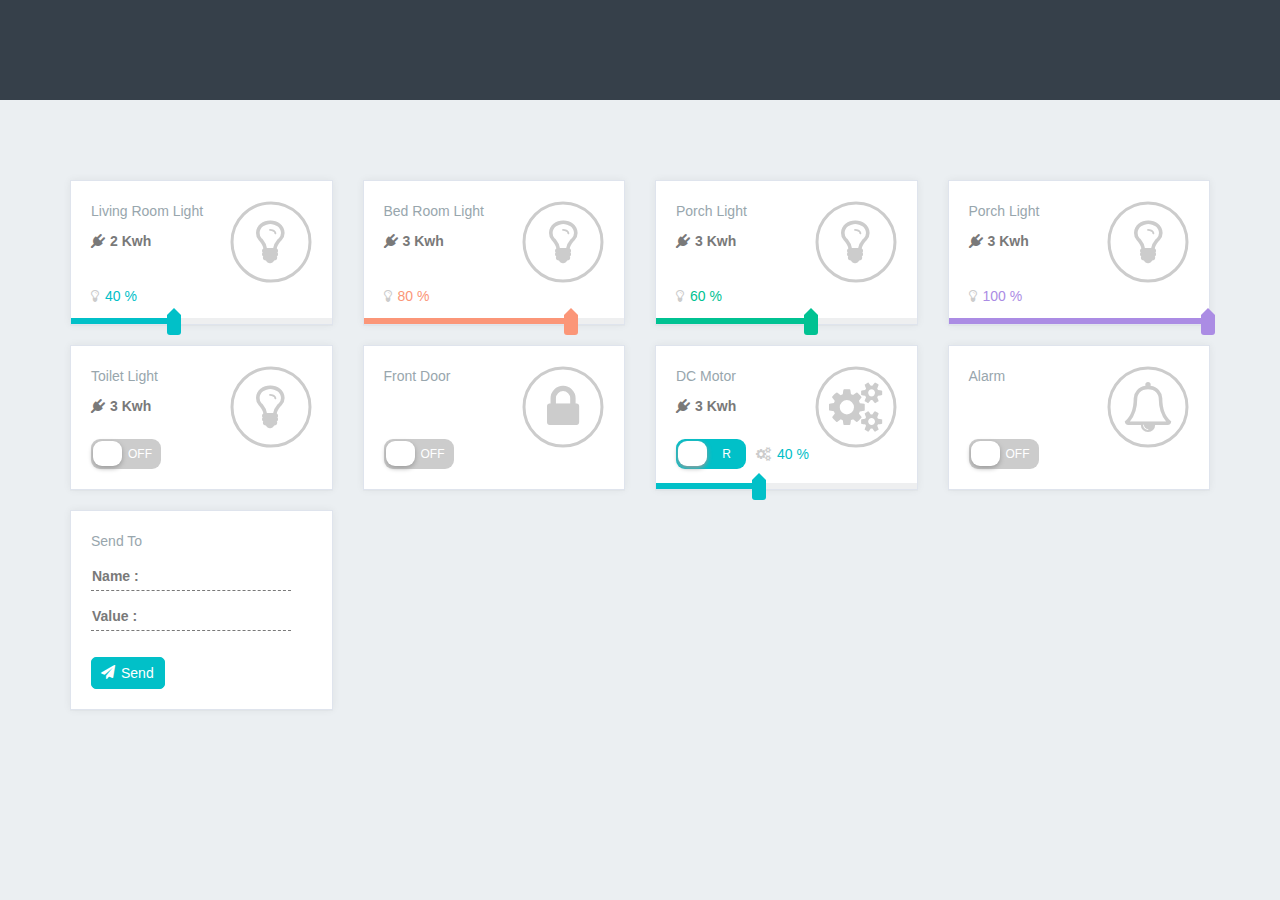
==== main.html @ b7cd1e50 "detech touch device" ====
<!DOCTYPE html>
<html lang="en">
  <head>
    <meta charset="utf-8">
    <meta http-equiv="X-UA-Compatible" content="IE=edge">
    <meta name="viewport" content="width=device-width, initial-scale=1.0, maximum-scale=1.0, user-scalable=no" />
    <!-- The above 3 meta tags *must* come first in the head; any other head content must come *after* these tags -->
    <title>Lazy man</title>
    
    <!-- CSS -->
    <link rel="stylesheet" href="https://fonts.googleapis.com/css?family=Open+Sans">
    <link rel="stylesheet" href="font-awesome/css/font-awesome.min.css">
    <!-- Bootstrap -->
    <link rel="stylesheet" href="css/bootstrap.min.css">
    <link rel="stylesheet" href="jquery/jquery-ui.min.css">
    <link rel="stylesheet" type="text/css" href="css/index.css">
    
    <!-- JS -->
    <script type="text/javascript" src="jquery/jquery.js"></script>
    <script type="text/javascript" src="jquery/jquery-ui.min.js"></script>
    <script type="text/javascript" src="js/jquery.ui.touch-punch.min.js"></script>
    <script type="text/javascript" src="js/query.js"></script>
    
    <!-- HTML5 shim and Respond.js for IE8 support of HTML5 elements and media queries -->
    <!-- WARNING: Respond.js doesn't work if you view the page via file:// -->
    <!--[if lt IE 9]>
      <script src="https://oss.maxcdn.com/html5shiv/3.7.3/html5shiv.min.js"></script>
      <script src="https://oss.maxcdn.com/respond/1.4.2/respond.min.js"></script>
    <![endif]-->
  </head>
  <body class="lazy-man">
    <!-- Fixed navbar -->
    <div class="container"></div>
    <nav class="navbar navbar-inverse navbar-fixed-top">
      <div class="container">
        <div class="navbar-header">
        </div>
      </div>
    </nav>
    <!-- Conainer -->
    <div class="container">

      <div class="row">
        <div class="land-1">

          <div class="col-lg-3 col-md-4 col-sm-6 col-xs-6">
            <div class="object obj-slider">
              <div class="obj-info">  
                <p class="obj-header">Living Room Light</p>
                <p class="obj-power-consumption"><i class="fa fa-plug"></i>2 Kwh</p>
                <p class="obj-counter-percent"><i class="fa fa-lightbulb-o"></i><b class="counter">40</b></p>
              </div>
              <div class="obj-timer">
                <svg class="timer-progress" viewbox="0 0 82 82">
                  <circle class="progress-bg" r="39" cx="41" cy="41" stroke-dasharray="245"></circle>
                  <circle class="progress-bar" r="39" cx="41" cy="41" stroke-dasharray="245"></circle>
                </svg>
                <i class="obj-icon fa fa-lightbulb-o"></i>
                <div class="obj-timer-set">
                  <span class="obj-timer-edit">
                    <i class="fa fa-clock-o" aria-hidden="true"></i>
                  </span>
                  <input class="obj-timer-val" type="text" value="0h">
                  <span class="obj-timer-on">
                    <i class="fa fa-check" aria-hidden="true"></i>
                  </span>
                </div>
              </div>
              <div class="slider-range-min"></div>
              <div class="clearfix"></div>
            </div>
          </div>

          <div class="col-lg-3 col-md-4 col-sm-6 col-xs-6">
            <div class="object obj-slider flavor-orange">
              <div class="obj-info">
                <p class="obj-header">Bed Room Light</p>
                <p class="obj-power-consumption"><i class="fa fa-plug"></i>3 Kwh</p>
                <p class="obj-counter-percent"><i class="fa fa-lightbulb-o"></i><b class="counter">80</b></p>
              </div>
              <div class="obj-timer">
                <svg class="timer-progress" viewbox="0 0 82 82">
                  <circle class="progress-bg" r="39" cx="41" cy="41" stroke-dasharray="245"></circle>
                  <circle class="progress-bar" r="39" cx="41" cy="41" stroke-dasharray="245"></circle>
                </svg>
                <i class="obj-icon fa fa-lightbulb-o"></i>
                <div class="obj-timer-set">
                  <span class="obj-timer-edit">
                    <i class="fa fa-clock-o" aria-hidden="true"></i>
                  </span>
                  <input class="obj-timer-val" type="text" value="0h">
                  <span class="obj-timer-on">
                    <i class="fa fa-check" aria-hidden="true"></i>
                  </span>
                </div>
              </div>

              <div class="slider-range-min"></div>
              <div class="clearfix"></div>
            </div>
          </div>

          <div class="col-lg-3 col-md-4 col-sm-6 col-xs-6">
            <div class="object obj-slider flavor-green">
              <div class="obj-info">
                <p class="obj-header">Porch Light</p>
                <p class="obj-power-consumption"><i class="fa fa-plug"></i>3 Kwh</p>
                <p class="obj-counter-percent"><i class="fa fa-lightbulb-o"></i><b class="counter">60</b></p>
              </div>
              <div class="obj-timer">
                <svg class="timer-progress" viewbox="0 0 82 82">
                  <circle class="progress-bg" r="39" cx="41" cy="41" stroke-dasharray="245"></circle>
                  <circle class="progress-bar" r="39" cx="41" cy="41" stroke-dasharray="245"></circle>
                </svg>
                <i class="obj-icon fa fa-lightbulb-o"></i>
                <div class="obj-timer-set">
                  <span class="obj-timer-edit">
                    <i class="fa fa-clock-o" aria-hidden="true"></i>
                  </span>
                  <input class="obj-timer-val" type="text" value="0h">
                  <span class="obj-timer-on">
                    <i class="fa fa-check" aria-hidden="true"></i>
                  </span>
                </div>
              </div>
              <div class="slider-range-min"></div>
              <div class="clearfix"></div>
            </div>
          </div>

          <div class="col-lg-3 col-md-4 col-sm-6 col-xs-6">
            <div class="object obj-slider flavor-violet">
              <div class="obj-info">
                <p class="obj-header">Porch Light</p>
                <p class="obj-power-consumption"><i class="fa fa-plug"></i>3 Kwh</p>
                <p class="obj-counter-percent"><i class="fa fa-lightbulb-o"></i><b class="counter">100</b>
              </div>
              <div class="obj-timer">
                <svg class="timer-progress" viewbox="0 0 82 82">
                  <circle class="progress-bg" r="39" cx="41" cy="41" stroke-dasharray="245"></circle>
                  <circle class="progress-bar" r="39" cx="41" cy="41" stroke-dasharray="245"></circle>
                </svg>
                <i class="obj-icon fa fa-lightbulb-o"></i>
                <div class="obj-timer-set">
                  <span class="obj-timer-edit">
                    <i class="fa fa-clock-o" aria-hidden="true"></i>
                  </span>
                  <input class="obj-timer-val" type="text" value="0h">
                  <span class="obj-timer-on">
                    <i class="fa fa-check" aria-hidden="true"></i>
                  </span>
                </div>
              </div>
              <div class="slider-range-min"></div>
              <div class="clearfix"></div>
            </div>
          </div>

          <div class="col-lg-3 col-md-4 col-sm-6 col-xs-6">
            <div class="object obj-button flavor-green">
              <div class="obj-info">
                <p class="obj-header">Toilet Light</p>
                <p class="obj-power-consumption"><i class="fa fa-plug"></i>3 Kwh</p>
              </div>
              <div class="obj-timer">
                <svg class="timer-progress" viewbox="0 0 82 82">
                  <circle class="progress-bg" r="39" cx="41" cy="41" stroke-dasharray="245"></circle>
                  <circle class="progress-bar" r="39" cx="41" cy="41" stroke-dasharray="245"></circle>
                </svg>
                <i class="obj-icon fa fa-lightbulb-o"></i>
                <div class="obj-timer-set">
                  <span class="obj-timer-edit">
                    <i class="fa fa-clock-o" aria-hidden="true"></i>
                  </span>
                  <input class="obj-timer-val" type="text" value="0h">
                  <span class="obj-timer-on">
                    <i class="fa fa-check" aria-hidden="true"></i>
                  </span>
                </div>
              </div>
              <div class="switch-button"></div>
              <div class="clearfix"></div>
            </div>
          </div>

          <div class="col-lg-3 col-md-4 col-sm-6 col-xs-6">
            <div class="object obj-button flavor-violet door-lock">
              <div class="obj-info">
                <p class="obj-header">Front Door</p>
              </div>
              <div class="obj-timer">
                <svg class="timer-progress" viewbox="0 0 82 82">
                  <circle class="progress-bg" r="39" cx="41" cy="41" stroke-dasharray="245"></circle>
                  <circle class="progress-bar" r="39" cx="41" cy="41" stroke-dasharray="245"></circle>
                </svg>
                <i class="obj-icon fa fa-lock"></i>
                <div class="obj-timer-set">
                  <span class="obj-timer-edit">
                    <i class="fa fa-clock-o" aria-hidden="true"></i>
                  </span>
                  <input class="obj-timer-val" type="text" value="0h">
                  <span class="obj-timer-on">
                    <i class="fa fa-check" aria-hidden="true"></i>
                  </span>
                </div>
              </div>
              <div class="switch-button"></div>
              <div class="clearfix"></div>
            </div>
          </div>

          <div class="col-lg-3 col-md-4 col-sm-6 col-xs-6">
            <div class="object obj-turn obj-slider dc-motor">
              <div class="obj-info">
                <p class="obj-header">DC Motor</p>
                <p class="obj-power-consumption"><i class="fa fa-plug"></i>3 Kwh</p>
                <p class="obj-counter-percent"><i class="fa fa-gears"></i><b class="counter">40</b></p>
              </div>
              <div class="obj-timer">
                <svg class="timer-progress" viewbox="0 0 82 82">
                  <circle class="progress-bg" r="39" cx="41" cy="41" stroke-dasharray="245"></circle>
                  <circle class="progress-bar" r="39" cx="41" cy="41" stroke-dasharray="245"></circle>
                </svg>
                <i class="obj-icon fa fa-gears"></i>
                <div class="obj-timer-set">
                  <span class="obj-timer-edit">
                    <i class="fa fa-clock-o" aria-hidden="true"></i>
                  </span>
                  <input class="obj-timer-val" type="text" value="0h">
                  <span class="obj-timer-on">
                    <i class="fa fa-check" aria-hidden="true"></i>
                  </span>
                </div>
              </div>
              <div class="switch-button type-turn"></div>
              <div class="slider-range-min"></div>
              <div class="clearfix"></div>
            </div>
          </div>

          <div class="col-lg-3 col-md-4 col-sm-6 col-xs-6">
            <div class="object obj-button flavor-orange alarm">
              <div class="obj-info">
                <p class="obj-header">Alarm</p>
              </div>
              <div class="obj-timer">
                <svg class="timer-progress" viewbox="0 0 82 82">
                  <circle class="progress-bg" r="39" cx="41" cy="41" stroke-dasharray="245"></circle>
                  <circle class="progress-bar" r="39" cx="41" cy="41" stroke-dasharray="245"></circle>
                </svg>
                <i class="obj-icon fa fa-bell-o"></i>
                <div class="obj-timer-set">
                  <span class="obj-timer-edit">
                    <i class="fa fa-clock-o" aria-hidden="true"></i>
                  </span>
                  <input class="obj-timer-val" type="text" value="0h">
                  <span class="obj-timer-on">
                    <i class="fa fa-check" aria-hidden="true"></i>
                  </span>
                </div>
              </div>
              <div class="switch-button"></div>
              <div class="clearfix"></div>
            </div>
          </div>
          
          <div class="col-lg-3 col-md-4 col-sm-6 col-xs-6">
            <div class="object obj-button obj-send send">
              <div class="obj-info">
                <p class="obj-header">Send To</p>
                <div class="send-name type-input">
                  <label for="name">Name : </label>
                  <input type="text" name="name" id="name">
                </div>
                <div class="send-value type-input">
                  <label for="value">Value : </label>
                  <input type="text" name="value" id="value">
                </div>
              </div>
              <button class="submit submit-button" type="button"><i class="obj-icon fa fa-send"></i><span>Send</span></button>
              <div class="clearfix"></div>
            </div>
          </div>
          <div class="clearfix"></div>  

        </div>
      </div>

    </div>
  </body>
</html>
---- css/index.css ----
body {
  padding-top: 170px;
  padding-bottom: 30px;
  background: #EBEFF2;
  position: relative;
  
}
/*html, body {
  -webkit-overflow-scrolling : touch !important;
}*/
.navbar {
  height: 100px;
  background-color: #36404a;
  border-color: #36404a;
}
.object {
  color: #01c0c8;
  position: relative;
  min-height: 145px;
  margin: 10px 0;
  padding: 20px 0 0 0;
  background-color: #fff;
  background-repeat: repeat-x;
  border: 1px solid #dfe4ed;
  box-shadow: 0 0px 8px 0 rgba(0, 0, 0, 0.06), 0 1px 0px 0 rgba(0, 0, 0, 0.02);
}
.obj-header {
  font-size: 14px;
  color: #98a6ad;
}
.obj-info {
  text-align: right;
  width: 80%;
  text-align: left;
  padding: 0 20px 0px 20px;
}
.obj-counter-percent {
  margin: 35px 0 10px 0;
}

.obj-counter-percent .counter{
  color: inherit;
  font-size: 14px;
  font-weight: 300;
}
.obj-counter-percent .fa {
  font-size: 14px;
  color: #ccc;
  margin-right: 6px;
}
.obj-timer {
  width: 82px;
  height: 82px;
  border: 0;
  border-radius: 50%;
  position: absolute;
  top: 20px;
  right: 20px;
}
.obj-power-consumption {
  color: #797979;
  font-weight: 600;
}
.obj-power-consumption .fa {
  margin-right: 5px;
}
/*  Object : object-slider */
.obj-slider .ui-widget-header {
  border-radius: 0;
  background-color: #01c0c8;
}
.obj-slider .ui-widget.ui-widget-content {
  width: 100%;
  height: 6px;
  border: 0;
  border-radius: 0;
  position: absolute;
  left: 0;
  bottom: 0;
  background-color: rgba(120, 130, 140, 0.13);
  cursor: pointer;
  outline: none;
}
.obj-slider .slider-range-min .ui-slider-handle {
  border: 0px;
  height: 20px;
  width: 14px;
  top: -0.2em;
  border-radius: 0 0 3px 3px;
  background-color: #01c0c8;
  cursor: pointer;
  outline: none;
}
.obj-slider .slider-range-min .ui-slider-handle::before {
  content: '';
  display: block;
  width: 0; 
  height: 0; 
  border-left: 7px solid transparent;
  border-right: 7px solid transparent;
  border-bottom: 7px solid #01c0c8;
  position: absolute;
  top: -7px;
  left: 0;
  cursor: pointer;
}

/* object obj-button */

.object.obj-button .obj-info {
  text-align: left;
}
.switch-button {
    height: 30px;
    width: 70px;
    position: absolute;
    left: 20px;
    bottom: 20px;
    border: medium none;
    border-radius: 9px;
    background: #ccc;
    cursor: pointer;
}
.switch-button::before {
  content: "OFF";
  font-size: 12px;
  color: #fff;
  position: absolute;
  right: 9px;
  top: 7px;
  -webkit-transition-duration: 300ms;
  -o-transition-duration: 300ms;
  transition-duration: 300ms;
}
.switch-button::after {
  content: " ";
  width: 29px;
  height: 25px;
  position: absolute;
  left: 2px;
  top: 2px;
  z-index: 2;
  border-radius: 9px;
  box-shadow: 0 2px 5px #999999;
  background: #fff none repeat scroll 0 0;
  -webkit-transition-duration: 300ms;
  -o-transition-duration: 300ms;
  transition-duration: 300ms;
}
.obj-turn .switch-button,
.switch-button.switch-on {
  background: #01c0c8;
}
.switch-button.switch-on::before {
  content: "ON";
  right: 42px;
}
.switch-button.switch-on::after {
  left: 37px;
}

/*  Object : object-turn + object-slider */
.obj-turn.obj-slider .obj-info .obj-counter-percent {
  margin-left: 80px;
  margin-top: 28px;
}
.obj-turn.obj-slider .switch-button::before {
  content: "R";
  right: 15px;
}
.obj-turn.obj-slider .switch-button.switch-on::before {
  content: "L";
  right: 46px;
}

.obj-timer {
  display: table;
  cursor: pointer;
}
.obj-timer .obj-timer-val,
.obj-timer .obj-icon {
  line-height: 35px;
  color: #ccc;
  display: table-cell;
  vertical-align: middle;
  text-align: center;
}
.obj-timer .obj-timer-val {
  font-size: 20px;
}
.obj-timer .obj-icon {
  font-size: 50px;
  -webkit-transition: 300ms;
  -o-transition: 300ms;
  transition: 300ms;
}
.obj-timer:hover .obj-icon {
  color: inherit;
}
.obj-timer .obj-timer-set {
  display: none;
  position: relative;
}
.obj-timer .obj-timer-set .obj-timer-val {
  color: inherit;
  width: 45px;
  display: inline-block;
  font-size: 15px;
  line-height: 30px;
  height: 30px;
  margin-top: 2px;
  border-width: 0 0 1px 0;
  border-radius: 0;
  border-color: transparent;
  outline: none;
  background: transparent;
  pointer-events: none;
  -webkit-transition: 300ms;
  -o-transition: 300ms;
  transition: 300ms;
}
.obj-timer-set {
  width: 94px;
  display: table-cell;
  vertical-align: middle;
  text-align: center;
}
.obj-timer-set .obj-timer-on,
.obj-timer-set .obj-timer-edit {
  display: inline-block;
  width: 23px;
  height: 23px;
  text-align: center;
  border-radius: 50%;
  background: #ccc;
  cursor: pointer;
  margin-top: 5px
}
.obj-timer-set .obj-timer-edit {
  float: left;
  margin-left: -8px;
}
.obj-timer-set .obj-timer-on {
  float: right;
  margin-right: -8px;
}
.obj-timer-set .obj-timer-on .fa, .obj-timer-set .obj-timer-edit .fa {
  color: #fff;
  line-height: 22px;
}

/*  Object : obj-send */
.object.obj-send {
  min-height: 200px;
}
/*  Object was turned on */
.object.turn-on .obj-counter-percent .fa {
  color: inherit;
}
.object.turn-on .obj-timer .obj-timer-set {
  display: table-cell;
}
.object.turn-on .obj-timer .obj-icon {
  display: none;
}
.object .obj-timer .obj-timer-set.timer-edit .obj-timer-val {
  pointer-events: all;
}

/*  Flavor blue (default) */
.object .obj-timer-set.timer-on .obj-timer-on,
.object .obj-timer-set.timer-edit .obj-timer-edit {
  background-color: #01c0c8;
}
.obj-timer:hover .obj-timer-set .obj-timer-val {
  border-bottom-color: #01c0c8;
}
/*  Flavor oragne */
.object.flavor-orange {
  color: #fb9678;
}
.object.flavor-orange .obj-timer:hover .obj-timer-set .obj-timer-val,
.obj-slider.flavor-orange .slider-range-min .ui-slider-handle:before {
  border-bottom-color: #fb9678;
}
.obj-turn.flavor-orange .switch-button,
.obj-turn.flavor-orange .switch-button.switch-on,
.obj-slider.flavor-orange .ui-widget-header,
.obj-slider.flavor-orange .slider-range-min .ui-slider-handle,
.obj-button.flavor-orange .switch-button.switch-on,
.object.flavor-orange .obj-timer-set.timer-on .obj-timer-on,
.object.flavor-orange .obj-timer-set.timer-edit .obj-timer-edit {
  background-color: #fb9678;
}
/*  Flavor green */
.object.flavor-green {
  color: #00c292;
}
.object.flavor-green .obj-timer:hover .obj-timer-set .obj-timer-val,
.obj-slider.flavor-green .slider-range-min .ui-slider-handle:before {
  border-bottom-color: #00c292;
}
.obj-turn.flavor-green .switch-button,
.obj-turn.flavor-green .switch-button.switch-on,
.obj-slider.flavor-green .ui-widget-header,
.obj-slider.flavor-green .slider-range-min .ui-slider-handle,
.obj-button.flavor-green .switch-button.switch-on,
.object.flavor-green .obj-timer-set.timer-on .obj-timer-on,
.object.flavor-green .obj-timer-set.timer-edit .obj-timer-edit {
  background-color: #00c292;
}

/*  Flavor violet */
.object.flavor-violet {
  color: #ab8ce4;
}
.object.flavor-violet .obj-timer:hover .obj-timer-set .obj-timer-val,
.obj-slider.flavor-violet .slider-range-min .ui-slider-handle:before {
  border-bottom-color: #ab8ce4;
}
.obj-turn.flavor-violet .switch-button,
.obj-turn.flavor-violet .switch-button.switch-on,
.obj-slider.flavor-violet .ui-widget-header,
.obj-slider.flavor-violet .slider-range-min .ui-slider-handle,
.obj-button.flavor-violet .switch-button.switch-on,
.object.flavor-violet .obj-timer-set.timer-on .obj-timer-on,
.object.flavor-violet .obj-timer-set.timer-edit .obj-timer-edit {
  background-color: #ab8ce4;
}

.type-input {
  margin: 10px 0;
  height: 30px;
  min-width: 200px;
  max-width: 300px;
  width: 100%;
  border-bottom: 1px dashed #797979;
  position: relative;
}
.type-input input[type=text] {
  width: 100%;
  height: 100%;
  color: #797979;
  padding-left: 60px;
  border-width: 0;
  border-color: #000;
  border-radius: 0;
}
.type-input input[type=text]:focus {
  border: none;
  outline: none;
}
.type-input label {
  color: #797979;
  margin-bottom: 4px;
  position: absolute;
  bottom: 0;
  left: 1px;
}
.object .submit {
  color: #fff;
  border: 1px solid #01c0c8;
  width: 74px;
  height: 32px;
  outline: 0;
  border-radius: 5px;
  position: absolute;
  left: 20px;
  bottom: 20px;
  background: #01c0c8;
}
.submit .fa, .submit span {
  position: absolute;
  top: 7px;
  -webkit-transition: 500ms;
  -o-transition: 500ms;
  transition: 500ms;
}
.submit .fa {
  left: 9px;
}
.submit span {
  top: 5px;
  left: 29px;
}
.submit:hover .fa {
  left: 48px;
}
.submit:hover span {
  left: 9px;
}
.obj-timer .timer-progress {
  transform: rotate(270deg);
  position: absolute;
  top: 0;
  left: 0;
  width: 100%;
  height: 100%;
}
.timer-progress circle {
  stroke: #cccccc;
  stroke-width: 3px;
  stroke-dashoffset: 0;
  fill: transparent;
  transition: stroke-dashoffset 1s linear;
  -webkit-transition: stroke-dashoffset 0.6s linear;
  -o-transition: stroke-dashoffset 0.6s linear;
  transition: stroke-dashoffset 0.6s linear;
}
.timer-progress .progress-bar {
  stroke: #01c0c8;
  stroke-dashoffset: 245px;
}

.object.flavor-orange .progress-bar {
  stroke: #fb9678;
}
.object.flavor-green .progress-bar {
  stroke: #00c292;
}
.object.flavor-violet .progress-bar {
  stroke: #ab8ce4;
}

/* -- Responsive --   */

@media (max-width: 639px) {
  .col-xs-6 {
    width: 100%;
  }
}
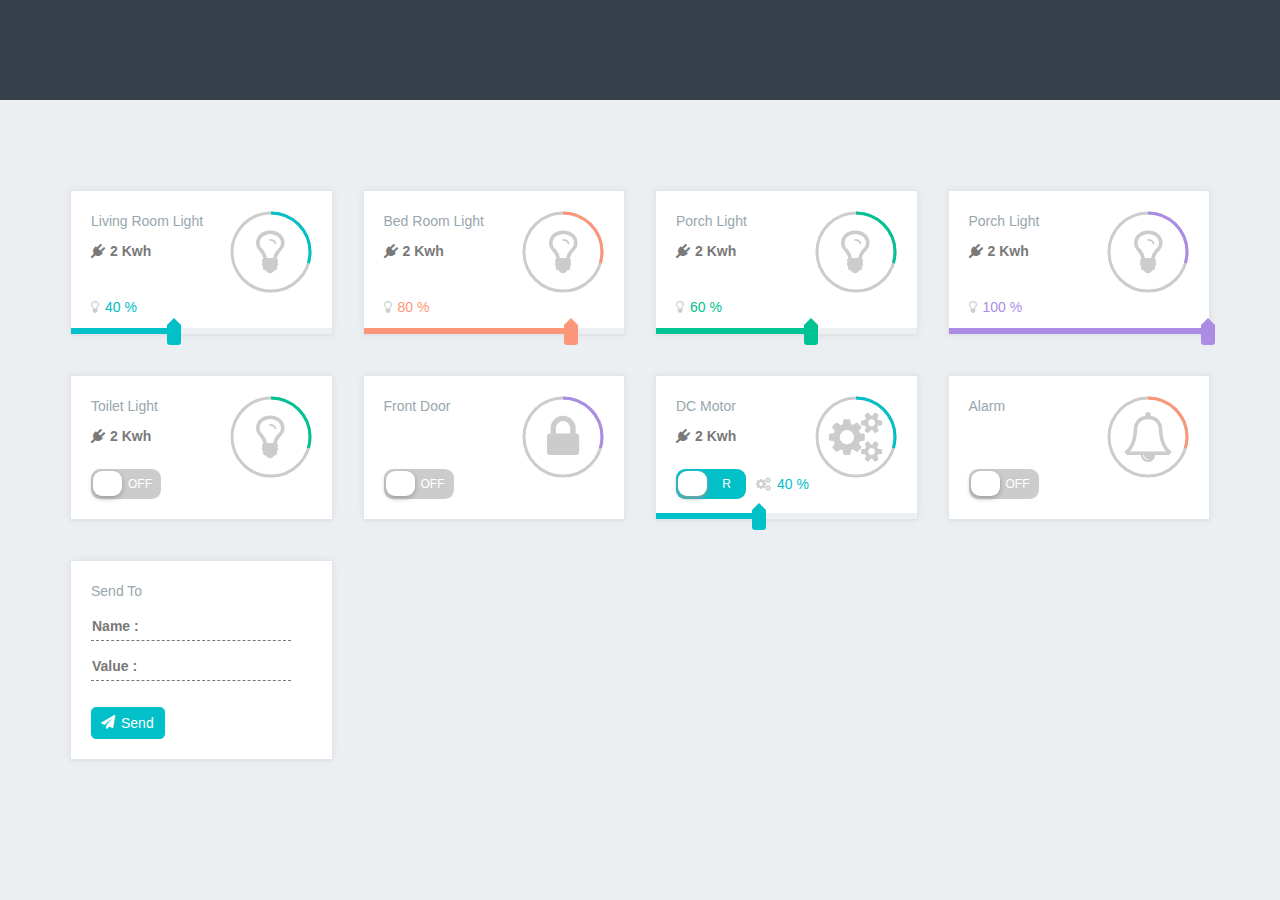
==== commit fe2388ab: "lazy-man version 0.1" ====
--- a/main.html
+++ b/main.html
@@ -44,10 +44,10 @@
         <div class="land-1">
 
           <div class="col-lg-3 col-md-4 col-sm-6 col-xs-6">
-            <div class="object obj-slider">
+            <div class="object obj-slider objName-living-room-light">
               <div class="obj-info">  
                 <p class="obj-header">Living Room Light</p>
-                <p class="obj-power-consumption"><i class="fa fa-plug"></i>2 Kwh</p>
+                <p class="obj-power-consumption"><i class="fa fa-plug"></i><span class="power-conspt-value">2</span> Kwh</p>
                 <p class="obj-counter-percent"><i class="fa fa-lightbulb-o"></i><b class="counter">40</b></p>
               </div>
               <div class="obj-timer">
@@ -67,6 +67,7 @@
                 </div>
               </div>
               <div class="slider-range-min"></div>
+              <div class="obj-off"><i class="fa fa-close"></i></div>
               <div class="clearfix"></div>
             </div>
           </div>
@@ -75,7 +76,7 @@
             <div class="object obj-slider flavor-orange">
               <div class="obj-info">
                 <p class="obj-header">Bed Room Light</p>
-                <p class="obj-power-consumption"><i class="fa fa-plug"></i>3 Kwh</p>
+                <p class="obj-power-consumption"><i class="fa fa-plug"></i><span class="power-conspt-value">2</span> Kwh</p>
                 <p class="obj-counter-percent"><i class="fa fa-lightbulb-o"></i><b class="counter">80</b></p>
               </div>
               <div class="obj-timer">
@@ -94,8 +95,8 @@
                   </span>
                 </div>
               </div>
-
-              <div class="slider-range-min"></div>
+              <div class="slider-range-min"></div>
+              <div class="obj-off"><i class="fa fa-close"></i></div>
               <div class="clearfix"></div>
             </div>
           </div>
@@ -104,7 +105,7 @@
             <div class="object obj-slider flavor-green">
               <div class="obj-info">
                 <p class="obj-header">Porch Light</p>
-                <p class="obj-power-consumption"><i class="fa fa-plug"></i>3 Kwh</p>
+                <p class="obj-power-consumption"><i class="fa fa-plug"></i><span class="power-conspt-value">2</span> Kwh</p>
                 <p class="obj-counter-percent"><i class="fa fa-lightbulb-o"></i><b class="counter">60</b></p>
               </div>
               <div class="obj-timer">
@@ -124,6 +125,7 @@
                 </div>
               </div>
               <div class="slider-range-min"></div>
+              <div class="obj-off"><i class="fa fa-close"></i></div>
               <div class="clearfix"></div>
             </div>
           </div>
@@ -132,7 +134,7 @@
             <div class="object obj-slider flavor-violet">
               <div class="obj-info">
                 <p class="obj-header">Porch Light</p>
-                <p class="obj-power-consumption"><i class="fa fa-plug"></i>3 Kwh</p>
+                <p class="obj-power-consumption"><i class="fa fa-plug"></i><span class="power-conspt-value">2</span> Kwh</p>
                 <p class="obj-counter-percent"><i class="fa fa-lightbulb-o"></i><b class="counter">100</b>
               </div>
               <div class="obj-timer">
@@ -152,6 +154,7 @@
                 </div>
               </div>
               <div class="slider-range-min"></div>
+              <div class="obj-off"><i class="fa fa-close"></i></div>
               <div class="clearfix"></div>
             </div>
           </div>
@@ -160,7 +163,7 @@
             <div class="object obj-button flavor-green">
               <div class="obj-info">
                 <p class="obj-header">Toilet Light</p>
-                <p class="obj-power-consumption"><i class="fa fa-plug"></i>3 Kwh</p>
+                <p class="obj-power-consumption"><i class="fa fa-plug"></i><span class="power-conspt-value">2</span> Kwh</p>
               </div>
               <div class="obj-timer">
                 <svg class="timer-progress" viewbox="0 0 82 82">
@@ -213,7 +216,7 @@
             <div class="object obj-turn obj-slider dc-motor">
               <div class="obj-info">
                 <p class="obj-header">DC Motor</p>
-                <p class="obj-power-consumption"><i class="fa fa-plug"></i>3 Kwh</p>
+                <p class="obj-power-consumption"><i class="fa fa-plug"></i><span class="power-conspt-value">2</span> Kwh</p>
                 <p class="obj-counter-percent"><i class="fa fa-gears"></i><b class="counter">40</b></p>
               </div>
               <div class="obj-timer">
@@ -234,6 +237,7 @@
               </div>
               <div class="switch-button type-turn"></div>
               <div class="slider-range-min"></div>
+              <div class="obj-off"><i class="fa fa-close"></i></div>
               <div class="clearfix"></div>
             </div>
           </div>
@@ -278,14 +282,14 @@
                 </div>
               </div>
               <button class="submit submit-button" type="button"><i class="obj-icon fa fa-send"></i><span>Send</span></button>
+              <div class="obj-off"><i class="fa fa-close"></i></div>
               <div class="clearfix"></div>
             </div>
           </div>
           <div class="clearfix"></div>  
-
         </div>
       </div>
-
+    <p class="load-ajax"></p>
     </div>
   </body>
 </html>--- a/css/index.css
+++ b/css/index.css
@@ -5,19 +5,20 @@
   position: relative;
   
 }
-/*html, body {
-  -webkit-overflow-scrolling : touch !important;
-}*/
 .navbar {
   height: 100px;
   background-color: #36404a;
   border-color: #36404a;
 }
+
+/* -- Object -- */
+
 .object {
   color: #01c0c8;
   position: relative;
   min-height: 145px;
-  margin: 10px 0;
+  max-height: 145px;
+  margin: 20px 0;
   padding: 20px 0 0 0;
   background-color: #fff;
   background-repeat: repeat-x;
@@ -35,9 +36,9 @@
   padding: 0 20px 0px 20px;
 }
 .obj-counter-percent {
-  margin: 35px 0 10px 0;
-}
-
+  position: absolute;
+  bottom: 7px;
+}
 .obj-counter-percent .counter{
   color: inherit;
   font-size: 14px;
@@ -64,12 +65,39 @@
 .obj-power-consumption .fa {
   margin-right: 5px;
 }
-/*  Object : object-slider */
-.obj-slider .ui-widget-header {
+.obj-off {
+  width: 40px;
+  height: 25px;
+  line-height: 25px;
+  position: absolute;
+  right: 0;
+  top: -25px;
+  background: #ccc;
+  text-align: center;
+  cursor: pointer;
+  visibility: hidden;
+  -webkit-transition: 300ms;
+  -o-transition: 300ms;
+  transition: 300ms;
+}
+.obj-off:hover {
+  background: #e7505a;
+}
+.obj-off .fa {
+  color: #fff;
+  font-size: 17px;
+  line-height: 25px;
+}
+.turn-on .obj-off {
+  visibility: visible;
+}
+/* -- Object slider (obj-button) -- */
+
+.ui-widget-header {
   border-radius: 0;
   background-color: #01c0c8;
 }
-.obj-slider .ui-widget.ui-widget-content {
+.ui-widget.ui-widget-content {
   width: 100%;
   height: 6px;
   border: 0;
@@ -81,7 +109,7 @@
   cursor: pointer;
   outline: none;
 }
-.obj-slider .slider-range-min .ui-slider-handle {
+.slider-range-min .ui-slider-handle {
   border: 0px;
   height: 20px;
   width: 14px;
@@ -91,7 +119,7 @@
   cursor: pointer;
   outline: none;
 }
-.obj-slider .slider-range-min .ui-slider-handle::before {
+.slider-range-min .ui-slider-handle::before {
   content: '';
   display: block;
   width: 0; 
@@ -105,11 +133,8 @@
   cursor: pointer;
 }
 
-/* object obj-button */
-
-.object.obj-button .obj-info {
-  text-align: left;
-}
+/* -- Object button (obj-button) -- */
+
 .switch-button {
     height: 30px;
     width: 70px;
@@ -147,7 +172,6 @@
   -o-transition-duration: 300ms;
   transition-duration: 300ms;
 }
-.obj-turn .switch-button,
 .switch-button.switch-on {
   background: #01c0c8;
 }
@@ -159,10 +183,17 @@
   left: 37px;
 }
 
-/*  Object : object-turn + object-slider */
+/* -- Object turn (obj-turn) -- */
+
+.obj-turn .switch-button {
+  background: #01c0c8;
+}
+
+/* -- Object-turn + Object-slider -- */
+
 .obj-turn.obj-slider .obj-info .obj-counter-percent {
-  margin-left: 80px;
-  margin-top: 28px;
+  left: 100px;
+  bottom: 15px;
 }
 .obj-turn.obj-slider .switch-button::before {
   content: "R";
@@ -172,13 +203,12 @@
   content: "L";
   right: 46px;
 }
-
 .obj-timer {
   display: table;
   cursor: pointer;
 }
-.obj-timer .obj-timer-val,
-.obj-timer .obj-icon {
+.obj-timer .obj-icon,
+.obj-timer .obj-timer-val {
   line-height: 35px;
   color: #ccc;
   display: table-cell;
@@ -201,7 +231,7 @@
   display: none;
   position: relative;
 }
-.obj-timer .obj-timer-set .obj-timer-val {
+.obj-timer-set .obj-timer-val {
   color: inherit;
   width: 45px;
   display: inline-block;
@@ -210,14 +240,24 @@
   height: 30px;
   margin-top: 2px;
   border-width: 0 0 1px 0;
+  border-style: dashed;
   border-radius: 0;
-  border-color: transparent;
+  border-bottom-color: transparent;
   outline: none;
   background: transparent;
   pointer-events: none;
   -webkit-transition: 300ms;
   -o-transition: 300ms;
   transition: 300ms;
+  position: relative;
+  z-index: 0;
+}
+.obj-timer-set .obj-timer-val:-moz-placeholder,
+.obj-timer-set .obj-timer-val::-moz-placeholder,
+.obj-timer-set .obj-timer-val:-ms-input-placeholder,
+.obj-timer-set .obj-timer-val::-webkit-input-placeholder,
+.obj-timer-set .obj-timer-val:disabled {
+  opacity: 1;
 }
 .obj-timer-set {
   width: 94px;
@@ -248,86 +288,20 @@
   color: #fff;
   line-height: 22px;
 }
-
-/*  Object : obj-send */
+.obj-timer-set.timer-on .obj-timer-on,
+.obj-timer-set.timer-edit .obj-timer-edit {
+  background-color: #01c0c8;
+}
+.obj-timer-set.timer-edit .obj-timer-val,
+.obj-timer-set:hover .obj-timer-val {
+  border-bottom-color: #01c0c8;
+}
+
+/* -- Object send (obj-send) -- */
+
 .object.obj-send {
   min-height: 200px;
 }
-/*  Object was turned on */
-.object.turn-on .obj-counter-percent .fa {
-  color: inherit;
-}
-.object.turn-on .obj-timer .obj-timer-set {
-  display: table-cell;
-}
-.object.turn-on .obj-timer .obj-icon {
-  display: none;
-}
-.object .obj-timer .obj-timer-set.timer-edit .obj-timer-val {
-  pointer-events: all;
-}
-
-/*  Flavor blue (default) */
-.object .obj-timer-set.timer-on .obj-timer-on,
-.object .obj-timer-set.timer-edit .obj-timer-edit {
-  background-color: #01c0c8;
-}
-.obj-timer:hover .obj-timer-set .obj-timer-val {
-  border-bottom-color: #01c0c8;
-}
-/*  Flavor oragne */
-.object.flavor-orange {
-  color: #fb9678;
-}
-.object.flavor-orange .obj-timer:hover .obj-timer-set .obj-timer-val,
-.obj-slider.flavor-orange .slider-range-min .ui-slider-handle:before {
-  border-bottom-color: #fb9678;
-}
-.obj-turn.flavor-orange .switch-button,
-.obj-turn.flavor-orange .switch-button.switch-on,
-.obj-slider.flavor-orange .ui-widget-header,
-.obj-slider.flavor-orange .slider-range-min .ui-slider-handle,
-.obj-button.flavor-orange .switch-button.switch-on,
-.object.flavor-orange .obj-timer-set.timer-on .obj-timer-on,
-.object.flavor-orange .obj-timer-set.timer-edit .obj-timer-edit {
-  background-color: #fb9678;
-}
-/*  Flavor green */
-.object.flavor-green {
-  color: #00c292;
-}
-.object.flavor-green .obj-timer:hover .obj-timer-set .obj-timer-val,
-.obj-slider.flavor-green .slider-range-min .ui-slider-handle:before {
-  border-bottom-color: #00c292;
-}
-.obj-turn.flavor-green .switch-button,
-.obj-turn.flavor-green .switch-button.switch-on,
-.obj-slider.flavor-green .ui-widget-header,
-.obj-slider.flavor-green .slider-range-min .ui-slider-handle,
-.obj-button.flavor-green .switch-button.switch-on,
-.object.flavor-green .obj-timer-set.timer-on .obj-timer-on,
-.object.flavor-green .obj-timer-set.timer-edit .obj-timer-edit {
-  background-color: #00c292;
-}
-
-/*  Flavor violet */
-.object.flavor-violet {
-  color: #ab8ce4;
-}
-.object.flavor-violet .obj-timer:hover .obj-timer-set .obj-timer-val,
-.obj-slider.flavor-violet .slider-range-min .ui-slider-handle:before {
-  border-bottom-color: #ab8ce4;
-}
-.obj-turn.flavor-violet .switch-button,
-.obj-turn.flavor-violet .switch-button.switch-on,
-.obj-slider.flavor-violet .ui-widget-header,
-.obj-slider.flavor-violet .slider-range-min .ui-slider-handle,
-.obj-button.flavor-violet .switch-button.switch-on,
-.object.flavor-violet .obj-timer-set.timer-on .obj-timer-on,
-.object.flavor-violet .obj-timer-set.timer-edit .obj-timer-edit {
-  background-color: #ab8ce4;
-}
-
 .type-input {
   margin: 10px 0;
   height: 30px;
@@ -412,20 +386,112 @@
   stroke-dashoffset: 245px;
 }
 
+.log-box {
+  position: fixed;
+  right: 50px;
+  top: 120px;
+  cursor: pointer;
+  z-index: 9999;
+  -webkit-transition: 300ms;
+  -o-transition: 300ms;
+  transition: 300ms;
+}
+
+.log-box p {
+  display: inline;
+}
+/* -- Object was turned on -- */
+
+.object.turn-on .obj-counter-percent .fa {
+  color: inherit;
+}
+.object.turn-on .obj-timer .obj-timer-set {
+  display: table-cell;
+}
+.object.turn-on .obj-timer .obj-icon {
+  display: none;
+}
+.obj-timer .obj-timer-set.timer-edit .obj-timer-val {
+  pointer-events: all;
+}
+
+/* -- Flavor oragne -- */
+
+.object.flavor-orange {
+  color: #fb9678;
+}
 .object.flavor-orange .progress-bar {
   stroke: #fb9678;
 }
+.object.flavor-orange .obj-timer-set:hover .obj-timer-val,
+.object.flavor-orange .obj-timer-set.timer-edit .obj-timer-val,
+.object.flavor-orange .slider-range-min .ui-slider-handle:before {
+  border-bottom-color: #fb9678;
+}
+.object.obj-turn.flavor-orange .switch-button,
+.object.flavor-orange .switch-button.switch-on,
+.object.flavor-orange .ui-widget-header,
+.object.flavor-orange .slider-range-min .ui-slider-handle,
+.object.flavor-orange .switch-button.switch-on,
+.object.flavor-orange .obj-timer-set.timer-on .obj-timer-on,
+.object.flavor-orange .obj-timer-set.timer-edit .obj-timer-edit {
+  background-color: #fb9678;
+}
+
+/* -- Flavor green -- */
+
+.object.flavor-green {
+  color: #00c292;
+}
 .object.flavor-green .progress-bar {
   stroke: #00c292;
 }
+.object.flavor-green .obj-timer-set:hover .obj-timer-val,
+.object.flavor-green .obj-timer-set.timer-edit .obj-timer-val,
+.object.flavor-green .slider-range-min .ui-slider-handle:before {
+  border-bottom-color: #00c292;
+}
+.object.obj-turn.flavor-green .switch-button,
+.object.flavor-green .switch-button.switch-on,
+.object.flavor-green .ui-widget-header,
+.object.flavor-green .slider-range-min .ui-slider-handle,
+.object.flavor-green .switch-button.switch-on,
+.object.flavor-green .obj-timer-set.timer-on .obj-timer-on,
+.object.flavor-green .obj-timer-set.timer-edit .obj-timer-edit {
+  background-color: #00c292;
+}
+
+/* -- Flavor violet -- */
+
+.object.flavor-violet {
+  color: #ab8ce4;
+}
 .object.flavor-violet .progress-bar {
   stroke: #ab8ce4;
 }
-
-/* -- Responsive --   */
+.object.flavor-violet .obj-timer-set:hover .obj-timer-val,
+.object.flavor-violet .obj-timer-set.timer-edit .obj-timer-val,
+.object.flavor-violet .slider-range-min .ui-slider-handle:before {
+  border-bottom-color: #ab8ce4;
+}
+.object.obj-turn.flavor-violet .switch-button,
+.object.flavor-violet .switch-button.switch-on,
+.object.flavor-violet .ui-widget-header,
+.object.flavor-violet .slider-range-min .ui-slider-handle,
+.object.flavor-violet .switch-button.switch-on,
+.object.flavor-violet .obj-timer-set.timer-on .obj-timer-on,
+.object.flavor-violet .obj-timer-set.timer-edit .obj-timer-edit {
+  background-color: #ab8ce4;
+}
+
+.touch-device .obj-timer:hover .obj-icon {
+  color: #ccc;
+}
+/* -- Responsive -- */
 
 @media (max-width: 639px) {
   .col-xs-6 {
     width: 100%;
   }
+  
 }